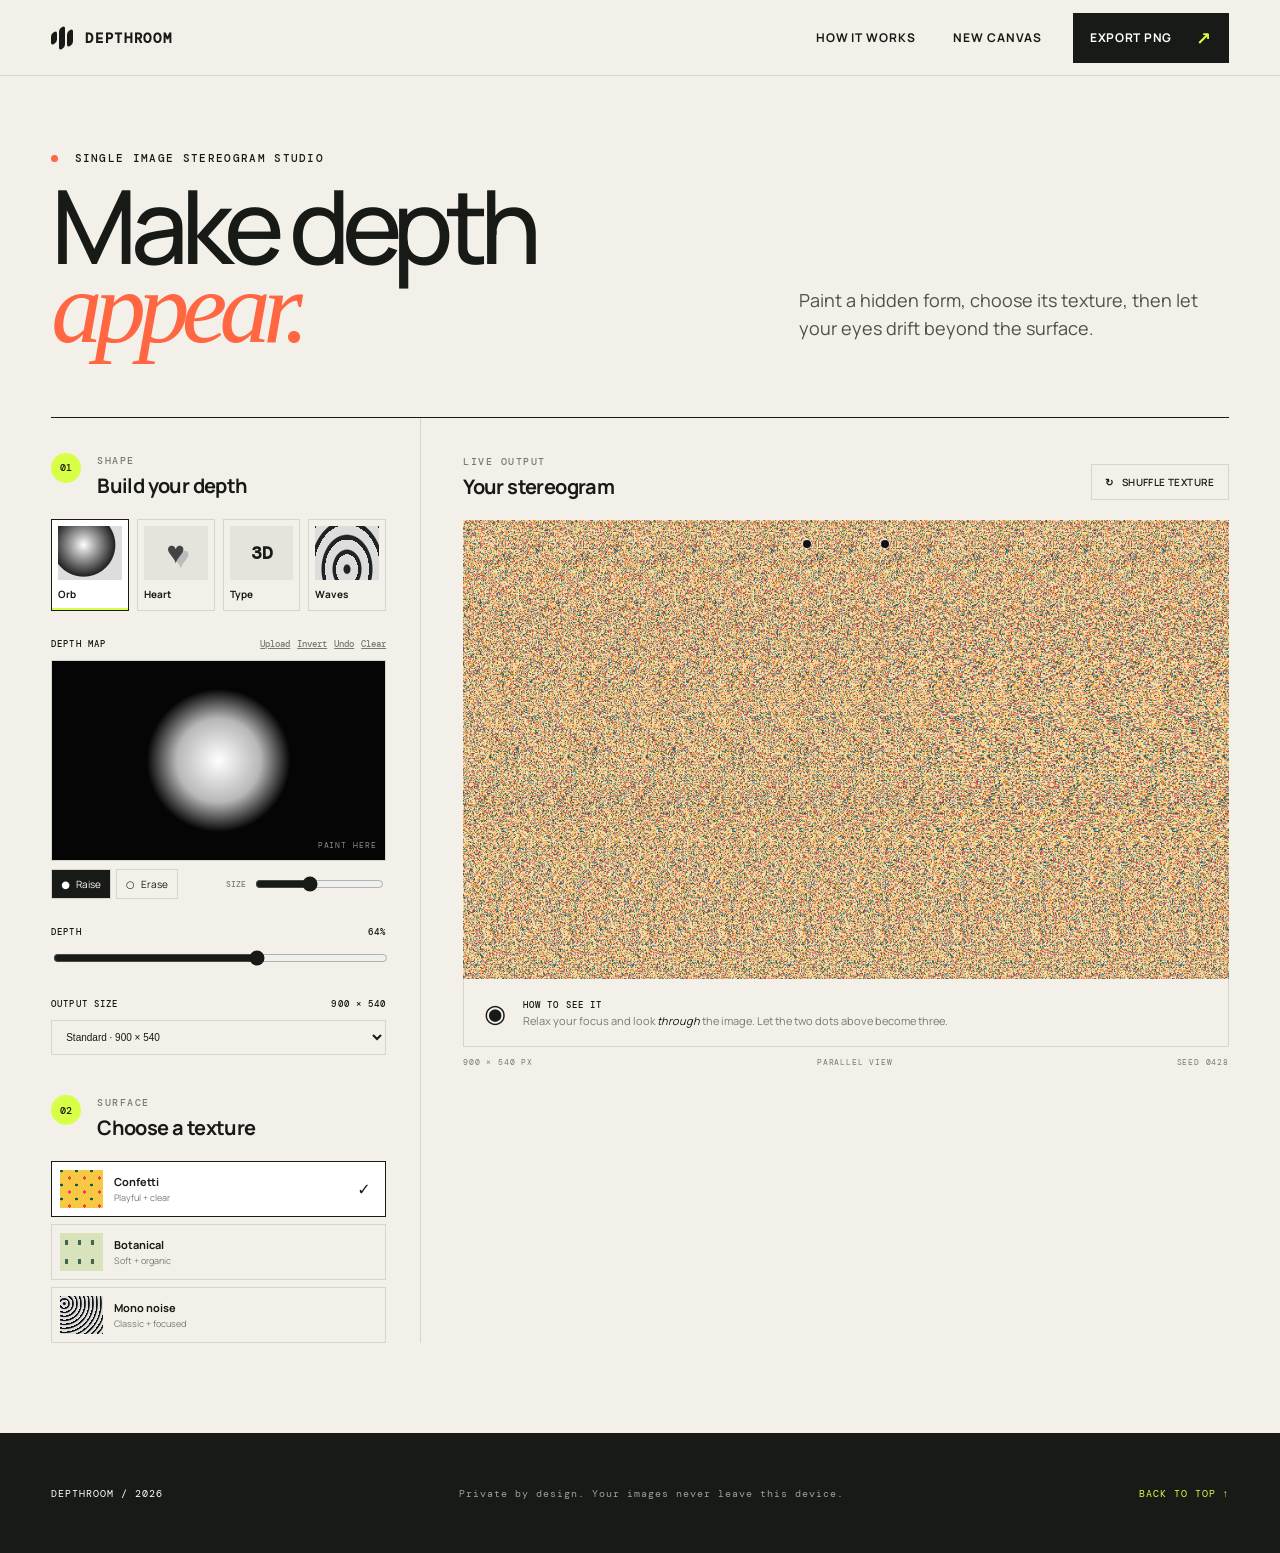
==== index.html @ 80e9cf32 "Build production-ready Depthroom stereogram studio" ====
<!doctype html>
<html lang="en">
<head>
  <meta charset="UTF-8" />
  <meta name="viewport" content="width=device-width, initial-scale=1.0" />
  <meta name="theme-color" content="#121411" />
  <meta name="description" content="Create, paint, preview, and export single-image autostereograms directly in your browser." />
  <meta property="og:title" content="Depthroom — Stereogram Studio" />
  <meta property="og:description" content="Make hidden depth appear. A private, browser-based stereogram creator." />
  <meta property="og:type" content="website" />
  <meta property="og:image" content="preview.svg" />
  <link rel="icon" href="favicon.svg" type="image/svg+xml" />
  <link rel="manifest" href="manifest.webmanifest" />
  <title>Depthroom — Stereogram Studio</title>
  <link rel="preconnect" href="https://fonts.googleapis.com">
  <link rel="preconnect" href="https://fonts.gstatic.com" crossorigin>
  <link href="https://fonts.googleapis.com/css2?family=DM+Mono:wght@400;500&family=Manrope:wght@400;500;600;700&display=swap" rel="stylesheet">
  <link rel="stylesheet" href="styles.css" />
</head>
<body>
  <header class="topbar">
    <a class="brand" href="#" aria-label="Depthroom home">
      <span class="brand-mark" aria-hidden="true"><i></i><i></i><i></i></span>
      <span>DEPTHROOM</span>
    </a>
    <div class="top-actions">
      <button class="text-btn" id="helpBtn">How it works</button>
      <button class="text-btn" id="newProject">New canvas</button>
      <button class="export-btn" id="downloadBtn"><span>Export PNG</span><b aria-hidden="true">↗</b></button>
    </div>
  </header>

  <main>
    <section class="hero">
      <p class="eyebrow"><span></span> SINGLE IMAGE STEREOGRAM STUDIO</p>
      <h1>Make depth<br><em>appear.</em></h1>
      <p class="intro">Paint a hidden form, choose its texture, then let your eyes drift beyond the surface.</p>
    </section>

    <section class="studio" aria-label="Stereogram editor">
      <aside class="sidebar">
        <div class="step-head">
          <span>01</span>
          <div><p>SHAPE</p><h2>Build your depth</h2></div>
        </div>

        <div class="preset-grid" role="group" aria-label="Shape presets">
          <button class="preset active" data-preset="orb"><span class="preset-art orb"></span><b>Orb</b></button>
          <button class="preset" data-preset="heart"><span class="preset-art heart">♥</span><b>Heart</b></button>
          <button class="preset" data-preset="type"><span class="preset-art type">3D</span><b>Type</b></button>
          <button class="preset" data-preset="waves"><span class="preset-art waves"></span><b>Waves</b></button>
        </div>

        <div class="control-section">
          <div class="section-label"><span>DEPTH MAP</span><div><button id="uploadDepth">Upload</button><button id="invertDepth">Invert</button><button id="undoDepth">Undo</button><button id="clearDepth">Clear</button></div></div>
          <input id="depthFile" type="file" accept="image/*" hidden />
          <div class="depth-wrap" id="depthWrap">
            <canvas id="depthCanvas" width="600" height="360" aria-label="Editable depth map"></canvas>
            <span class="canvas-hint">PAINT HERE</span>
          </div>
          <div class="brush-tools">
            <button class="tool active" data-tool="paint" title="Paint depth">● <span>Raise</span></button>
            <button class="tool" data-tool="erase" title="Erase depth">○ <span>Erase</span></button>
            <label><span>SIZE</span><input id="brushSize" type="range" min="8" max="90" value="42" /></label>
          </div>
        </div>

        <div class="control-section">
          <div class="section-label"><span>DEPTH</span><output id="depthValue">64%</output></div>
          <input class="wide-range" id="depthStrength" type="range" min="15" max="95" value="64" />
        </div>

        <div class="control-section">
          <div class="section-label"><span>OUTPUT SIZE</span><output id="resolutionValue">900 × 540</output></div>
          <select id="resolution" aria-label="Output resolution">
            <option value="900x540">Standard · 900 × 540</option>
            <option value="1400x840">Large · 1400 × 840</option>
            <option value="1800x1080">Full HD · 1800 × 1080</option>
          </select>
        </div>

        <div class="step-head second">
          <span>02</span>
          <div><p>SURFACE</p><h2>Choose a texture</h2></div>
        </div>
        <div class="patterns" role="group" aria-label="Texture pattern">
          <button class="pattern active" data-pattern="confetti"><i class="swatch confetti"></i><span><b>Confetti</b><small>Playful + clear</small></span><u>✓</u></button>
          <button class="pattern" data-pattern="botanical"><i class="swatch botanical"></i><span><b>Botanical</b><small>Soft + organic</small></span><u>✓</u></button>
          <button class="pattern" data-pattern="mono"><i class="swatch mono"></i><span><b>Mono noise</b><small>Classic + focused</small></span><u>✓</u></button>
        </div>
        <button class="generate-mobile" id="generateMobile">Generate stereogram <span>→</span></button>
      </aside>

      <div class="preview-panel">
        <div class="preview-top">
          <div><p>LIVE OUTPUT</p><h2>Your stereogram</h2></div>
          <button id="regenerate"><span>↻</span> Shuffle texture</button>
        </div>
        <div class="canvas-shell">
          <canvas id="stereoCanvas" width="900" height="540" aria-label="Generated stereogram"></canvas>
          <div class="focus-dots" aria-hidden="true"><i></i><i></i></div>
          <div class="loading" id="loading">RENDERING DEPTH…</div>
        </div>
        <div class="view-guide">
          <span class="eye">◉</span>
          <p><b>HOW TO SEE IT</b><br>Relax your focus and look <em>through</em> the image. Let the two dots above become three.</p>
        </div>
        <div class="meta-row"><span id="sizeLabel">900 × 540 PX</span><span>PARALLEL VIEW</span><span id="seedLabel">SEED 0428</span></div>
      </div>
    </section>
  </main>

  <footer><span>DEPTHROOM / 2026</span><p>Private by design. Your images never leave this device.</p><a href="#studio" id="backTop">BACK TO TOP ↑</a></footer>
  <dialog id="helpDialog">
    <button class="dialog-close" aria-label="Close help">×</button>
    <p class="eyebrow"><span></span> VIEWING GUIDE</p>
    <h2>Look beyond the surface.</h2>
    <ol><li>Keep the image about 30–40 cm from your eyes.</li><li>Relax your focus as if looking through the screen.</li><li>Let the two guide dots merge into three. Hold that focus.</li></ol>
    <p class="dialog-tip">Tip: start with the Orb preset and moderate depth. Smaller depth values are easier to see.</p>
  </dialog>
  <div class="toast" id="toast" role="status" aria-live="polite"></div>
  <script src="script.js"></script>
</body>
</html>
---- styles.css ----
:root { --ink:#171a16; --paper:#f2f0e8; --lime:#d7ff45; --muted:#777b70; --line:#d6d5cd; --orange:#ff6641; }
* { box-sizing:border-box; }
html { scroll-behavior:smooth; }
body { margin:0; color:var(--ink); background:var(--paper); font-family:Manrope,system-ui,sans-serif; }
button,input { font:inherit; }
button { color:inherit; cursor:pointer; }
button:focus-visible,input:focus-visible,select:focus-visible { outline:3px solid var(--lime); outline-offset:2px; }
.topbar { height:76px; border-bottom:1px solid var(--line); display:flex; align-items:center; justify-content:space-between; padding:0 4vw; }
.brand { display:flex; align-items:center; gap:12px; color:inherit; text-decoration:none; font:700 14px/1 DM Mono,monospace; letter-spacing:.12em; }
.brand-mark { display:flex; gap:2px; align-items:center; height:24px; }
.brand-mark i { display:block; width:6px; background:var(--ink); border-radius:5px; transform:skewY(-28deg); }
.brand-mark i:nth-child(1){height:12px}.brand-mark i:nth-child(2){height:22px}.brand-mark i:nth-child(3){height:16px}
.top-actions { display:flex; align-items:center; gap:25px; }
.text-btn { border:0; background:transparent; font-size:12px; font-weight:700; text-transform:uppercase; letter-spacing:.08em; }
.export-btn { border:0; background:var(--ink); color:white; padding:13px 17px; display:flex; gap:24px; align-items:center; font-size:12px; font-weight:700; text-transform:uppercase; letter-spacing:.06em; }
.export-btn b { color:var(--lime); font-size:18px; }
main { padding:0 4vw 90px; }
.hero { padding:75px 0 70px; display:grid; grid-template-columns:1.05fr .95fr; align-items:end; }
.eyebrow { grid-column:1/-1; margin:0 0 22px; font:500 11px DM Mono,monospace; letter-spacing:.12em; }
.eyebrow span { display:inline-block; width:7px; height:7px; background:var(--orange); border-radius:50%; margin-right:8px; }
.hero h1 { font-size:clamp(62px,8vw,124px); letter-spacing:-.075em; line-height:.76; font-weight:500; margin:0; }
.hero h1 em { font-family:Georgia,serif; font-weight:400; color:var(--orange); }
.intro { max-width:430px; justify-self:end; font-size:18px; line-height:1.55; margin:0 0 4px; color:#4c514a; }
.studio { border-top:1px solid var(--ink); display:grid; grid-template-columns:minmax(300px,370px) 1fr; min-height:800px; }
.sidebar { border-right:1px solid var(--line); padding:35px 34px 0 0; }
.step-head { display:flex; gap:16px; align-items:flex-start; margin-bottom:20px; }
.step-head>span { width:30px;height:30px;border-radius:50%;background:var(--lime);display:grid;place-items:center;font:500 10px DM Mono; }
.step-head p,.preview-top p { font:500 10px DM Mono; letter-spacing:.15em; margin:1px 0 5px; color:var(--muted); }
.step-head h2,.preview-top h2 { margin:0;font-size:20px;letter-spacing:-.03em; }
.preset-grid { display:grid; grid-template-columns:repeat(4,1fr); gap:8px; }
.preset { border:1px solid var(--line); background:transparent; padding:6px; transition:.2s; }
.preset:hover,.preset.active { border-color:var(--ink); background:#fff; box-shadow:inset 0 -2px var(--lime); }
.preset-art { height:54px; display:grid; place-items:center; background:#e4e3dc; font:700 18px DM Mono; overflow:hidden; }
.preset b { display:block; font-size:10px; margin:7px 0 3px; text-align:left; }
.preset-art.orb { background:radial-gradient(circle at 40% 35%,#fff 0,#aaa 22%,#222 60%,#ddd 62%); }
.preset-art.heart { font-size:31px; color:#444; text-shadow:5px 5px 0 #bbb; }
.preset-art.waves { background:repeating-radial-gradient(ellipse at 50% 80%,#222 0 3px,#ddd 4px 11px); }
.control-section { margin-top:27px; }
.section-label { display:flex; justify-content:space-between; margin-bottom:10px; font:500 9px DM Mono; letter-spacing:.12em; }
.section-label div { display:flex; gap:7px; }.section-label button { border:0;background:transparent;text-decoration:underline;font-size:9px;color:var(--muted);padding:0; }
.depth-wrap { position:relative; border:1px solid var(--line); background:#111; line-height:0; }
#depthCanvas { width:100%; height:auto; cursor:crosshair; touch-action:none; }
.canvas-hint { position:absolute; right:8px; bottom:10px; color:#fff8; font:400 8px DM Mono; letter-spacing:.12em; pointer-events:none; }
.brush-tools { display:flex; align-items:center; gap:5px; margin-top:8px; }
.tool { border:1px solid var(--line); background:transparent; padding:7px 9px; font-size:10px; }
.tool.active { background:var(--ink); color:white; }
.tool span { margin-left:4px; }
.brush-tools label { display:flex;align-items:center;gap:7px;margin-left:auto;font:500 8px DM Mono;color:var(--muted); }
input[type=range] { accent-color:var(--ink); }
.wide-range { width:100%; }
select { width:100%; border:1px solid var(--line); border-radius:0; background:transparent; padding:10px; font-size:10px; color:var(--ink); }
.second { margin-top:40px; }
.patterns { display:grid; gap:7px; }
.pattern { display:grid;grid-template-columns:43px 1fr 20px;align-items:center;gap:11px;border:1px solid var(--line);background:transparent;padding:8px;text-align:left; }
.pattern.active { border-color:var(--ink); background:white; }
.pattern i { width:43px;height:38px;display:block; }
.pattern span b,.pattern span small { display:block; }
.pattern span b { font-size:11px; }.pattern span small { font-size:9px;color:var(--muted);margin-top:2px; }
.pattern u { text-decoration:none;opacity:0; }.pattern.active u { opacity:1; }
.swatch.confetti { background-color:#f7c842;background-image:radial-gradient(circle,#f35 15%,transparent 16%),radial-gradient(circle,#185c47 14%,transparent 15%);background-size:15px 14px;background-position:2px 1px,9px 8px; }
.swatch.botanical { background-color:#d9e3bb;background-image:radial-gradient(ellipse,#3e694c 20%,transparent 22%);background-size:13px 19px; }
.swatch.mono { background:repeating-radial-gradient(circle at 10% 20%,#111 0 1px,#ddd 2px 4px); }
.generate-mobile { display:none; }
.preview-panel { padding:36px 0 0 42px; min-width:0; }
.preview-top { display:flex; align-items:end; justify-content:space-between; margin-bottom:20px; }
.preview-top button { border:1px solid var(--line);background:transparent;padding:10px 13px;font:600 10px Manrope;text-transform:uppercase;letter-spacing:.04em; }
.preview-top button span { margin-right:6px; }
.canvas-shell { position:relative; background:#ddd; line-height:0; overflow:hidden; }
#stereoCanvas { width:100%; height:auto; image-rendering:auto; }
.focus-dots { position:absolute;left:50%;top:4.5%;transform:translateX(-50%);display:flex;gap:70px; }
.focus-dots i { width:8px;height:8px;border-radius:50%;background:#111;box-shadow:0 0 0 1px #fff8; }
.loading { position:absolute;inset:0;display:none;place-items:center;background:#171a16dd;color:var(--lime);font:500 11px DM Mono;letter-spacing:.16em; }
.view-guide { border:1px solid var(--line);border-top:0;display:flex;align-items:center;gap:17px;padding:16px 20px; }
.view-guide .eye { font-size:25px; }.view-guide p { margin:0;font-size:11px;line-height:1.5;color:var(--muted); }.view-guide b { color:var(--ink);font:500 9px DM Mono;letter-spacing:.12em; }.view-guide em { color:var(--ink); }
.meta-row { display:flex;justify-content:space-between;margin-top:10px;color:var(--muted);font:400 8px DM Mono;letter-spacing:.1em; }
footer { min-height:120px;background:var(--ink);color:white;padding:0 4vw;display:flex;align-items:center;justify-content:space-between;font:400 10px DM Mono;letter-spacing:.1em; }
footer p { color:#9ea096; } footer a { color:var(--lime);text-decoration:none; }
dialog { width:min(520px,calc(100% - 36px)); border:0; padding:40px; background:var(--paper); color:var(--ink); box-shadow:0 20px 80px #0007; }
dialog::backdrop { background:#111b; backdrop-filter:blur(5px); }
dialog h2 { font:500 42px/1.05 Manrope;margin:0 0 25px;letter-spacing:-.05em; }
dialog ol { padding-left:22px;line-height:1.8;color:#51564e; } dialog li { padding-left:8px; }
.dialog-close { position:absolute;right:18px;top:14px;border:0;background:none;font-size:28px; }
.dialog-tip { background:var(--lime);padding:13px;font-size:12px;line-height:1.5;margin:25px 0 0; }
.toast { position:fixed; z-index:20; left:50%; bottom:25px; transform:translate(-50%,20px); background:var(--ink);color:white;padding:11px 16px;font:500 10px DM Mono;letter-spacing:.06em;opacity:0;pointer-events:none;transition:.25s; }
.toast.show { opacity:1;transform:translate(-50%,0); }
@media(prefers-reduced-motion:reduce){*{scroll-behavior:auto!important;transition:none!important}}
@media(max-width:900px){.hero{grid-template-columns:1fr;gap:45px}.intro{justify-self:start}.studio{grid-template-columns:1fr}.sidebar{border-right:0;padding-right:0}.preview-panel{padding-left:0;margin-top:55px}.generate-mobile{display:flex;width:100%;justify-content:space-between;margin-top:18px;padding:14px;background:var(--lime);border:1px solid var(--ink);font-weight:700}.preset-art{height:70px}}
@media(max-width:540px){.topbar{padding:0 20px}.text-btn{display:none}main{padding-left:20px;padding-right:20px}.hero{padding:55px 0}.hero h1{font-size:65px}.intro{font-size:15px}.preset-grid{grid-template-columns:repeat(2,1fr)}.preview-top{align-items:center}.preview-top button{font-size:0}.preview-top button span{font-size:18px;margin:0}.focus-dots{gap:45px}footer{padding:30px 20px;gap:20px;flex-wrap:wrap}}
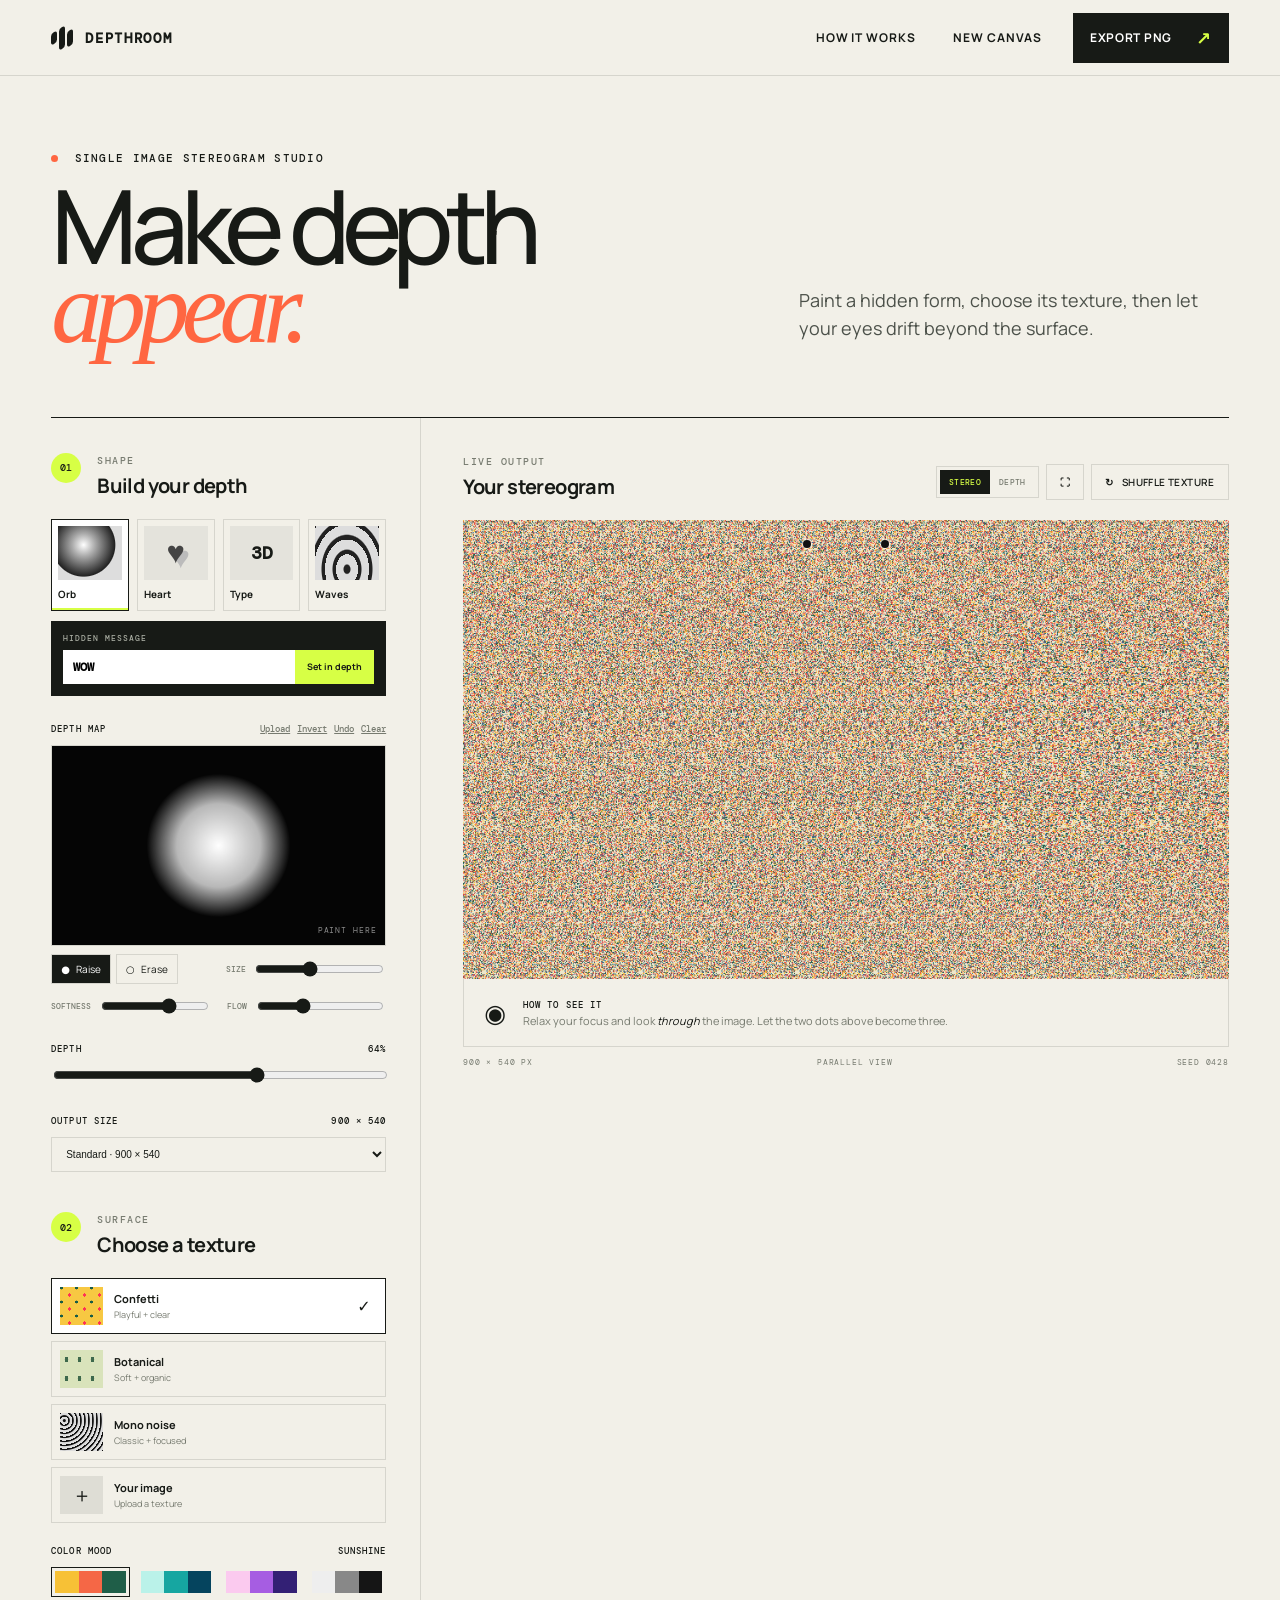
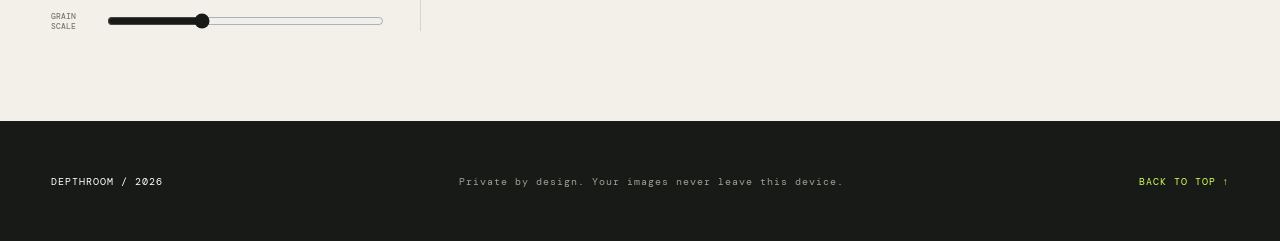
==== commit 75eb013f: "Expand Depthroom into a richer creative studio" ====
--- a/index.html
+++ b/index.html
@@ -50,6 +50,10 @@
           <button class="preset" data-preset="type"><span class="preset-art type">3D</span><b>Type</b></button>
           <button class="preset" data-preset="waves"><span class="preset-art waves"></span><b>Waves</b></button>
         </div>
+        <div class="type-composer">
+          <label for="hiddenText">HIDDEN MESSAGE</label>
+          <div><input id="hiddenText" maxlength="12" value="WOW" placeholder="Type a word" /><button id="applyText">Set in depth</button></div>
+        </div>
 
         <div class="control-section">
           <div class="section-label"><span>DEPTH MAP</span><div><button id="uploadDepth">Upload</button><button id="invertDepth">Invert</button><button id="undoDepth">Undo</button><button id="clearDepth">Clear</button></div></div>
@@ -62,6 +66,10 @@
             <button class="tool active" data-tool="paint" title="Paint depth">● <span>Raise</span></button>
             <button class="tool" data-tool="erase" title="Erase depth">○ <span>Erase</span></button>
             <label><span>SIZE</span><input id="brushSize" type="range" min="8" max="90" value="42" /></label>
+          </div>
+          <div class="brush-detail">
+            <label><span>SOFTNESS</span><input id="brushSoftness" type="range" min="0" max="100" value="65" /></label>
+            <label><span>FLOW</span><input id="brushFlow" type="range" min="5" max="100" value="38" /></label>
           </div>
         </div>
 
@@ -87,6 +95,18 @@
           <button class="pattern active" data-pattern="confetti"><i class="swatch confetti"></i><span><b>Confetti</b><small>Playful + clear</small></span><u>✓</u></button>
           <button class="pattern" data-pattern="botanical"><i class="swatch botanical"></i><span><b>Botanical</b><small>Soft + organic</small></span><u>✓</u></button>
           <button class="pattern" data-pattern="mono"><i class="swatch mono"></i><span><b>Mono noise</b><small>Classic + focused</small></span><u>✓</u></button>
+          <button class="pattern" data-pattern="custom" id="customPattern"><i class="swatch custom">＋</i><span><b>Your image</b><small>Upload a texture</small></span><u>✓</u></button>
+        </div>
+        <input id="textureFile" type="file" accept="image/*" hidden />
+        <div class="surface-controls">
+          <div class="section-label"><span>COLOR MOOD</span><output id="paletteName">SUNSHINE</output></div>
+          <div class="palette-row" role="group" aria-label="Color palette">
+            <button class="palette active" data-palette="sunshine" aria-label="Sunshine palette"><i></i><i></i><i></i></button>
+            <button class="palette" data-palette="lagoon" aria-label="Lagoon palette"><i></i><i></i><i></i></button>
+            <button class="palette" data-palette="ultraviolet" aria-label="Ultraviolet palette"><i></i><i></i><i></i></button>
+            <button class="palette" data-palette="noir" aria-label="Noir palette"><i></i><i></i><i></i></button>
+          </div>
+          <label class="density-label"><span>GRAIN SCALE</span><input id="grainScale" type="range" min="1" max="10" value="4" /></label>
         </div>
         <button class="generate-mobile" id="generateMobile">Generate stereogram <span>→</span></button>
       </aside>
@@ -94,12 +114,13 @@
       <div class="preview-panel">
         <div class="preview-top">
           <div><p>LIVE OUTPUT</p><h2>Your stereogram</h2></div>
-          <button id="regenerate"><span>↻</span> Shuffle texture</button>
+          <div class="preview-actions"><div class="view-switch"><button class="active" data-view="stereo">STEREO</button><button data-view="depth">DEPTH</button></div><button id="fullscreen" aria-label="Enter fullscreen">⛶</button><button id="regenerate"><span>↻</span> Shuffle texture</button></div>
         </div>
         <div class="canvas-shell">
           <canvas id="stereoCanvas" width="900" height="540" aria-label="Generated stereogram"></canvas>
           <div class="focus-dots" aria-hidden="true"><i></i><i></i></div>
           <div class="loading" id="loading">RENDERING DEPTH…</div>
+          <div class="depth-badge">DEPTH MAP PREVIEW</div>
         </div>
         <div class="view-guide">
           <span class="eye">◉</span>
--- a/styles.css
+++ b/styles.css
@@ -32,6 +32,7 @@
 .preset:hover,.preset.active { border-color:var(--ink); background:#fff; box-shadow:inset 0 -2px var(--lime); }
 .preset-art { height:54px; display:grid; place-items:center; background:#e4e3dc; font:700 18px DM Mono; overflow:hidden; }
 .preset b { display:block; font-size:10px; margin:7px 0 3px; text-align:left; }
+.type-composer { margin-top:10px;background:var(--ink);padding:12px; }.type-composer label { color:#a9ada2;font:500 8px DM Mono;letter-spacing:.12em;display:block;margin-bottom:7px; }.type-composer div { display:flex; }.type-composer input { min-width:0;flex:1;border:0;background:white;padding:9px 10px;font:600 12px DM Mono;text-transform:uppercase; }.type-composer button { border:0;background:var(--lime);font-size:9px;font-weight:700;padding:0 12px; }
 .preset-art.orb { background:radial-gradient(circle at 40% 35%,#fff 0,#aaa 22%,#222 60%,#ddd 62%); }
 .preset-art.heart { font-size:31px; color:#444; text-shadow:5px 5px 0 #bbb; }
 .preset-art.waves { background:repeating-radial-gradient(ellipse at 50% 80%,#222 0 3px,#ddd 4px 11px); }
@@ -46,6 +47,7 @@
 .tool.active { background:var(--ink); color:white; }
 .tool span { margin-left:4px; }
 .brush-tools label { display:flex;align-items:center;gap:7px;margin-left:auto;font:500 8px DM Mono;color:var(--muted); }
+.brush-detail { display:grid;grid-template-columns:1fr 1fr;gap:16px;margin-top:12px; }.brush-detail label,.density-label { display:flex;align-items:center;gap:8px;font:500 8px DM Mono;color:var(--muted); }.brush-detail input,.density-label input { min-width:0;width:100%; }
 input[type=range] { accent-color:var(--ink); }
 .wide-range { width:100%; }
 select { width:100%; border:1px solid var(--line); border-radius:0; background:transparent; padding:10px; font-size:10px; color:var(--ink); }
@@ -60,16 +62,21 @@
 .swatch.confetti { background-color:#f7c842;background-image:radial-gradient(circle,#f35 15%,transparent 16%),radial-gradient(circle,#185c47 14%,transparent 15%);background-size:15px 14px;background-position:2px 1px,9px 8px; }
 .swatch.botanical { background-color:#d9e3bb;background-image:radial-gradient(ellipse,#3e694c 20%,transparent 22%);background-size:13px 19px; }
 .swatch.mono { background:repeating-radial-gradient(circle at 10% 20%,#111 0 1px,#ddd 2px 4px); }
+.swatch.custom { display:grid!important;place-items:center;background:#deddd5;font-size:20px;font-style:normal; }
+.surface-controls { margin-top:22px; }.palette-row { display:grid;grid-template-columns:repeat(4,1fr);gap:7px;margin-bottom:14px; }.palette { display:flex;border:1px solid transparent;background:transparent;padding:3px; }.palette.active { border-color:var(--ink); }.palette i { display:block;flex:1;height:22px; }.palette[data-palette=sunshine] i:nth-child(1){background:#f7c136}.palette[data-palette=sunshine] i:nth-child(2){background:#f56746}.palette[data-palette=sunshine] i:nth-child(3){background:#1f5e48}.palette[data-palette=lagoon] i:nth-child(1){background:#baf2e9}.palette[data-palette=lagoon] i:nth-child(2){background:#16a6a1}.palette[data-palette=lagoon] i:nth-child(3){background:#05445e}.palette[data-palette=ultraviolet] i:nth-child(1){background:#fbcaef}.palette[data-palette=ultraviolet] i:nth-child(2){background:#a65de2}.palette[data-palette=ultraviolet] i:nth-child(3){background:#332075}.palette[data-palette=noir] i:nth-child(1){background:#eee}.palette[data-palette=noir] i:nth-child(2){background:#888}.palette[data-palette=noir] i:nth-child(3){background:#151515}
 .generate-mobile { display:none; }
 .preview-panel { padding:36px 0 0 42px; min-width:0; }
 .preview-top { display:flex; align-items:end; justify-content:space-between; margin-bottom:20px; }
 .preview-top button { border:1px solid var(--line);background:transparent;padding:10px 13px;font:600 10px Manrope;text-transform:uppercase;letter-spacing:.04em; }
 .preview-top button span { margin-right:6px; }
+.preview-actions { display:flex;gap:7px;align-items:center; }.view-switch { display:flex;border:1px solid var(--line);padding:3px; }.view-switch button { border:0;padding:7px 9px;font:500 8px DM Mono;color:var(--muted); }.view-switch button.active { background:var(--ink);color:var(--lime); }
 .canvas-shell { position:relative; background:#ddd; line-height:0; overflow:hidden; }
 #stereoCanvas { width:100%; height:auto; image-rendering:auto; }
 .focus-dots { position:absolute;left:50%;top:4.5%;transform:translateX(-50%);display:flex;gap:70px; }
 .focus-dots i { width:8px;height:8px;border-radius:50%;background:#111;box-shadow:0 0 0 1px #fff8; }
 .loading { position:absolute;inset:0;display:none;place-items:center;background:#171a16dd;color:var(--lime);font:500 11px DM Mono;letter-spacing:.16em; }
+.depth-badge { display:none;position:absolute;left:14px;bottom:14px;background:var(--lime);padding:7px 9px;font:500 8px DM Mono;letter-spacing:.1em; }.canvas-shell.depth-mode .depth-badge { display:block; }.canvas-shell.depth-mode .focus-dots { display:none; }
+.canvas-shell:fullscreen { display:grid;place-items:center;background:#0b0c0a;padding:3vw; }.canvas-shell:fullscreen canvas { max-height:94vh;max-width:94vw;width:auto;height:auto; }
 .view-guide { border:1px solid var(--line);border-top:0;display:flex;align-items:center;gap:17px;padding:16px 20px; }
 .view-guide .eye { font-size:25px; }.view-guide p { margin:0;font-size:11px;line-height:1.5;color:var(--muted); }.view-guide b { color:var(--ink);font:500 9px DM Mono;letter-spacing:.12em; }.view-guide em { color:var(--ink); }
 .meta-row { display:flex;justify-content:space-between;margin-top:10px;color:var(--muted);font:400 8px DM Mono;letter-spacing:.1em; }
@@ -85,4 +92,4 @@
 .toast.show { opacity:1;transform:translate(-50%,0); }
 @media(prefers-reduced-motion:reduce){*{scroll-behavior:auto!important;transition:none!important}}
 @media(max-width:900px){.hero{grid-template-columns:1fr;gap:45px}.intro{justify-self:start}.studio{grid-template-columns:1fr}.sidebar{border-right:0;padding-right:0}.preview-panel{padding-left:0;margin-top:55px}.generate-mobile{display:flex;width:100%;justify-content:space-between;margin-top:18px;padding:14px;background:var(--lime);border:1px solid var(--ink);font-weight:700}.preset-art{height:70px}}
-@media(max-width:540px){.topbar{padding:0 20px}.text-btn{display:none}main{padding-left:20px;padding-right:20px}.hero{padding:55px 0}.hero h1{font-size:65px}.intro{font-size:15px}.preset-grid{grid-template-columns:repeat(2,1fr)}.preview-top{align-items:center}.preview-top button{font-size:0}.preview-top button span{font-size:18px;margin:0}.focus-dots{gap:45px}footer{padding:30px 20px;gap:20px;flex-wrap:wrap}}
+@media(max-width:540px){.topbar{padding:0 20px}.text-btn{display:none}main{padding-left:20px;padding-right:20px}.hero{padding:55px 0}.hero h1{font-size:65px}.intro{font-size:15px}.preset-grid{grid-template-columns:repeat(2,1fr)}.preview-top{align-items:flex-start}.preview-actions{flex-wrap:wrap;justify-content:flex-end}.preview-actions>#regenerate{font-size:0}.preview-actions>#regenerate span{font-size:18px;margin:0}.view-switch button{font-size:7px!important}.focus-dots{gap:45px}footer{padding:30px 20px;gap:20px;flex-wrap:wrap}}
